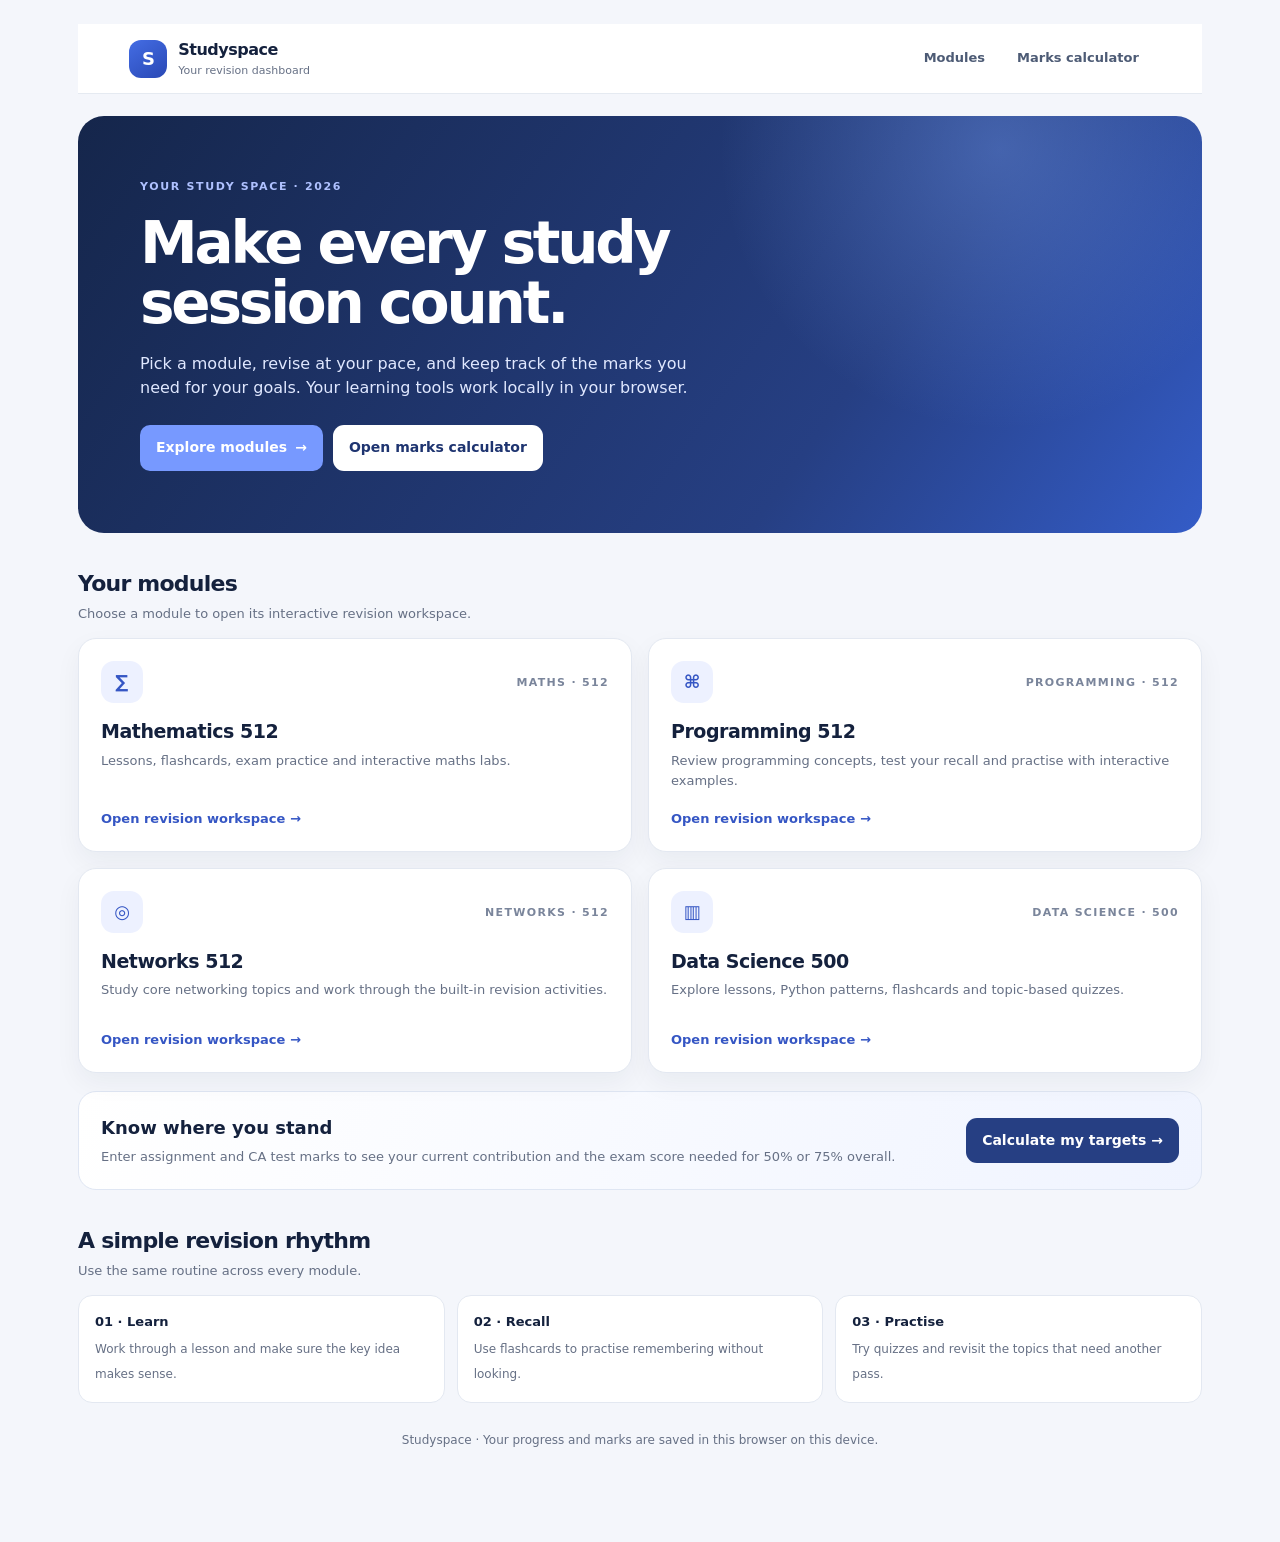
==== index.html @ 7c02c254 "Add files via upload" ====
<!doctype html><html lang="en"><head><meta charset="utf-8"><meta name="viewport" content="width=device-width,initial-scale=1"><meta name="theme-color" content="#20386f"><title>Studyspace · Revision Dashboard</title><link rel="stylesheet" href="assets/css/dashboard.css"></head><body><div class="wrap"><header class="study-topbar"><a class="study-brand" href="index.html"><span class="study-mark">S</span><span>Studyspace<small>Your revision dashboard</small></span></a><nav class="study-links"><a href="#modules">Modules</a><a href="marks.html">Marks calculator</a></nav></header><main><section class="hero-home"><div class="eyebrow">Your study space · 2026</div><h1>Make every study session count.</h1><p>Pick a module, revise at your pace, and keep track of the marks you need for your goals. Your learning tools work locally in your browser.</p><div class="hero-actions"><a class="button primary" href="#modules">Explore modules <span aria-hidden="true">→</span></a><a class="button" href="marks.html">Open marks calculator</a></div></section><section id="modules"><div class="section-heading"><div><h2>Your modules</h2><p>Choose a module to open its interactive revision workspace.</p></div></div><div class="module-grid"><article class="module-card"><div class="module-top"><span class="module-icon">∑</span><span class="module-code">MATHS · 512</span></div><h3>Mathematics 512</h3><p>Lessons, flashcards, exam practice and interactive maths labs.</p><a class="open-link" href="modules/maths.html">Open revision workspace →</a></article><article class="module-card"><div class="module-top"><span class="module-icon">⌘</span><span class="module-code">PROGRAMMING · 512</span></div><h3>Programming 512</h3><p>Review programming concepts, test your recall and practise with interactive examples.</p><a class="open-link" href="modules/programming.html">Open revision workspace →</a></article><article class="module-card"><div class="module-top"><span class="module-icon">◎</span><span class="module-code">NETWORKS · 512</span></div><h3>Networks 512</h3><p>Study core networking topics and work through the built-in revision activities.</p><a class="open-link" href="modules/networks.html">Open revision workspace →</a></article><article class="module-card"><div class="module-top"><span class="module-icon">▥</span><span class="module-code">DATA SCIENCE · 500</span></div><h3>Data Science 500</h3><p>Explore lessons, Python patterns, flashcards and topic-based quizzes.</p><a class="open-link" href="modules/data-science.html">Open revision workspace →</a></article></div></section><section class="tool-banner"><div><h3>Know where you stand</h3><p>Enter assignment and CA test marks to see your current contribution and the exam score needed for 50% or 75% overall.</p></div><a class="button" href="marks.html">Calculate my targets →</a></section><section><div class="section-heading"><div><h2>A simple revision rhythm</h2><p>Use the same routine across every module.</p></div></div><div class="how-grid"><div class="how-card"><b>01 · Learn</b><span>Work through a lesson and make sure the key idea makes sense.</span></div><div class="how-card"><b>02 · Recall</b><span>Use flashcards to practise remembering without looking.</span></div><div class="how-card"><b>03 · Practise</b><span>Try quizzes and revisit the topics that need another pass.</span></div></div></section></main><footer class="foot">Studyspace · Your progress and marks are saved in this browser on this device.</footer></div></body></html>
---- assets/css/dashboard.css ----
@import url('./shared.css');
body{background:#f4f6fb!important}.wrap{max-width:1220px;margin:auto;padding:24px clamp(16px,4vw,48px) 64px}.sitehead{display:flex;justify-content:space-between;align-items:center;gap:20px}.sitehead .study-topbar{flex:1}.hero-home{margin-top:22px;padding:clamp(28px,6vw,62px);border-radius:26px;background:radial-gradient(circle at 82% 8%,rgba(126,168,255,.35),transparent 28%),linear-gradient(125deg,#15264b,#263f83 68%,#345cc7);color:#fff;position:relative;overflow:hidden}.eyebrow{font-size:11px;letter-spacing:.15em;font-weight:800;text-transform:uppercase;color:#afc1ff}.hero-home h1{font-size:clamp(34px,5.3vw,58px);line-height:1.04;letter-spacing:-.055em;max-width:680px;margin:18px 0}.hero-home p{max-width:590px;color:#e0e8ff;font-size:16px}.hero-actions{display:flex;flex-wrap:wrap;gap:10px;margin-top:24px}.button{display:inline-flex;align-items:center;justify-content:center;gap:8px;text-decoration:none;border:0;border-radius:11px;padding:12px 16px;background:#fff;color:#1e3470;font-weight:750;font-size:14px}.button.primary{background:#7799ff;color:#fff}.button:hover{transform:translateY(-1px);filter:brightness(.98)}.section-heading{display:flex;align-items:end;justify-content:space-between;gap:12px;margin:34px 0 14px}.section-heading h2{margin:0;font-size:22px;letter-spacing:-.035em}.section-heading p{margin:3px 0 0;color:#667085;font-size:13px}.module-grid{display:grid;grid-template-columns:repeat(2,minmax(0,1fr));gap:16px}.module-card{background:#fff;border:1px solid #e3e8f1;border-radius:18px;padding:22px;box-shadow:0 10px 26px rgba(20,33,61,.05);display:flex;flex-direction:column;min-height:205px}.module-top{display:flex;align-items:center;justify-content:space-between}.module-icon{width:42px;height:42px;border-radius:13px;display:grid;place-items:center;background:#edf1ff;color:#3556c4;font-size:18px;font-weight:800}.module-code{font-size:11px;letter-spacing:.12em;color:#7a859b;font-weight:800}.module-card h3{margin:14px 0 4px;font-size:19px;letter-spacing:-.025em}.module-card p{margin:0;color:#667085;font-size:13px}.module-card .open-link{margin-top:auto;padding-top:18px;text-decoration:none;font-size:13px;font-weight:750;color:#3556c4}.module-card .open-link:hover{color:#172e84}.tool-banner{display:grid;grid-template-columns:1fr auto;align-items:center;gap:20px;border:1px solid #dfe6f3;background:linear-gradient(110deg,#fff,#f0f4ff);border-radius:18px;padding:22px;margin-top:18px}.tool-banner h3{margin:0 0 5px;font-size:18px}.tool-banner p{margin:0;color:#667085;font-size:13px}.tool-banner .button{background:#263f83;color:#fff}.how-grid{display:grid;grid-template-columns:repeat(3,1fr);gap:12px;margin-top:14px}.how-card{background:#fff;border:1px solid #e3e8f1;border-radius:14px;padding:16px}.how-card b{display:block;font-size:13px;margin-bottom:4px}.how-card span{font-size:12px;color:#667085}.foot{padding:30px 0 0;color:#8791a5;font-size:12px;text-align:center}
@media(max-width:700px){.wrap{padding:12px 14px 42px}.module-grid{grid-template-columns:1fr}.how-grid{grid-template-columns:1fr}.tool-banner{grid-template-columns:1fr}.sitehead .study-back{display:none}}
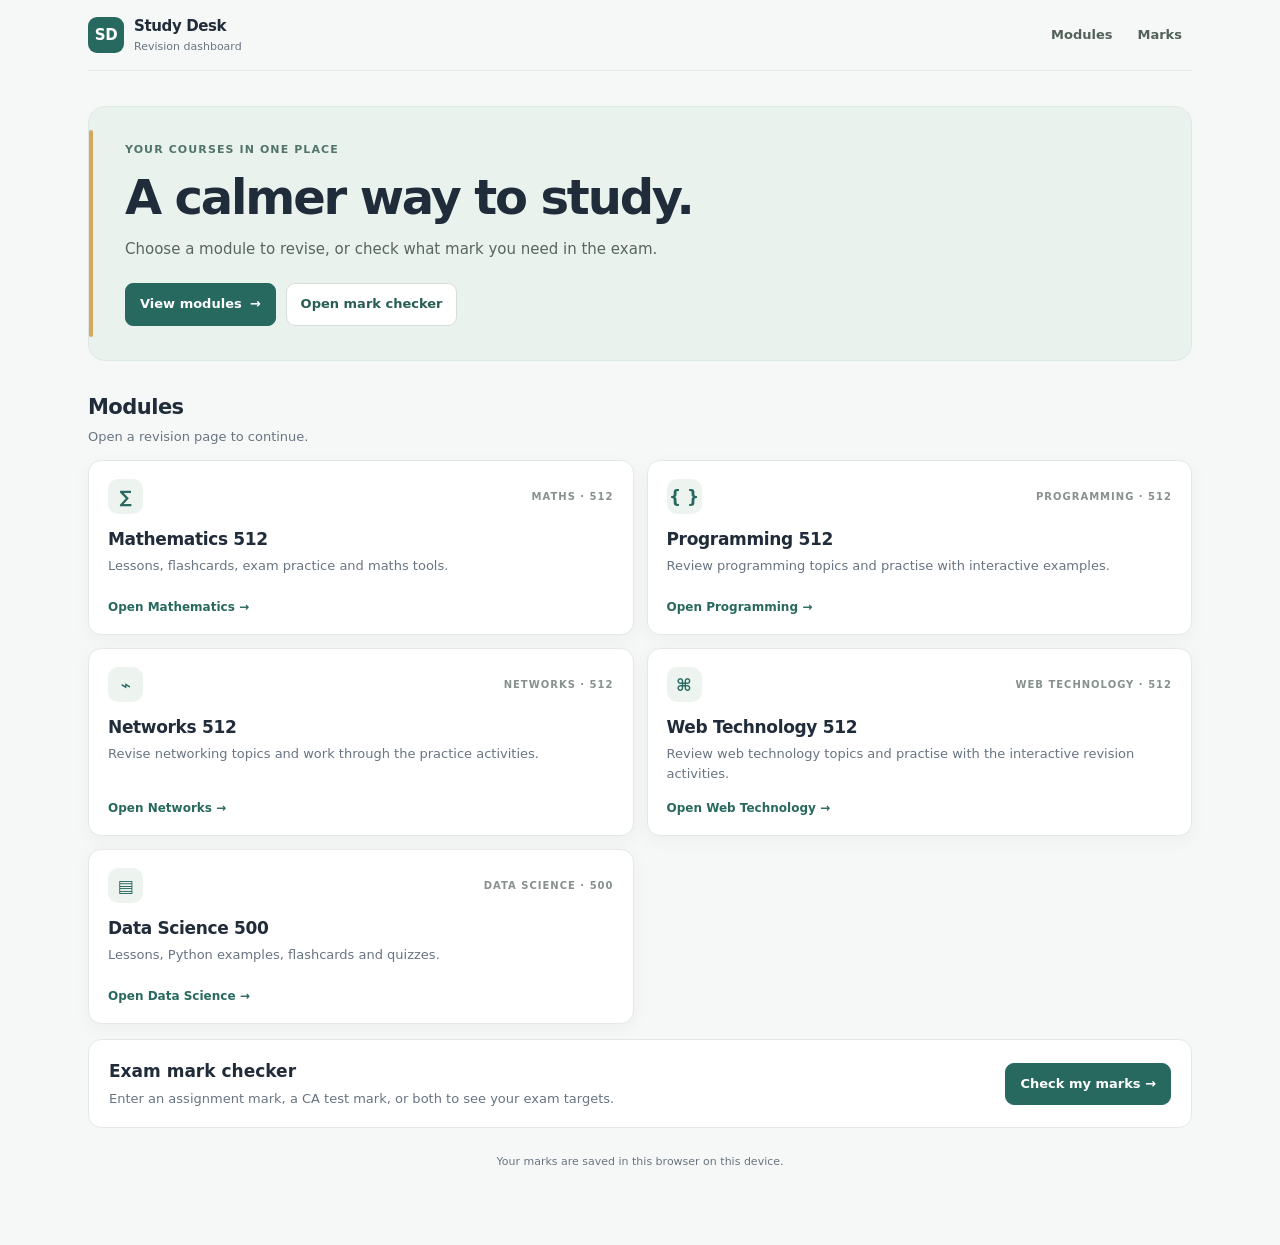
==== commit bdd695f0: "Add files via upload" ====
--- a/index.html
+++ b/index.html
@@ -1 +1 @@
-<!doctype html><html lang="en"><head><meta charset="utf-8"><meta name="viewport" content="width=device-width,initial-scale=1"><meta name="theme-color" content="#20386f"><title>Studyspace · Revision Dashboard</title><link rel="stylesheet" href="assets/css/dashboard.css"></head><body><div class="wrap"><header class="study-topbar"><a class="study-brand" href="index.html"><span class="study-mark">S</span><span>Studyspace<small>Your revision dashboard</small></span></a><nav class="study-links"><a href="#modules">Modules</a><a href="marks.html">Marks calculator</a></nav></header><main><section class="hero-home"><div class="eyebrow">Your study space · 2026</div><h1>Make every study session count.</h1><p>Pick a module, revise at your pace, and keep track of the marks you need for your goals. Your learning tools work locally in your browser.</p><div class="hero-actions"><a class="button primary" href="#modules">Explore modules <span aria-hidden="true">→</span></a><a class="button" href="marks.html">Open marks calculator</a></div></section><section id="modules"><div class="section-heading"><div><h2>Your modules</h2><p>Choose a module to open its interactive revision workspace.</p></div></div><div class="module-grid"><article class="module-card"><div class="module-top"><span class="module-icon">∑</span><span class="module-code">MATHS · 512</span></div><h3>Mathematics 512</h3><p>Lessons, flashcards, exam practice and interactive maths labs.</p><a class="open-link" href="modules/maths.html">Open revision workspace →</a></article><article class="module-card"><div class="module-top"><span class="module-icon">⌘</span><span class="module-code">PROGRAMMING · 512</span></div><h3>Programming 512</h3><p>Review programming concepts, test your recall and practise with interactive examples.</p><a class="open-link" href="modules/programming.html">Open revision workspace →</a></article><article class="module-card"><div class="module-top"><span class="module-icon">◎</span><span class="module-code">NETWORKS · 512</span></div><h3>Networks 512</h3><p>Study core networking topics and work through the built-in revision activities.</p><a class="open-link" href="modules/networks.html">Open revision workspace →</a></article><article class="module-card"><div class="module-top"><span class="module-icon">▥</span><span class="module-code">DATA SCIENCE · 500</span></div><h3>Data Science 500</h3><p>Explore lessons, Python patterns, flashcards and topic-based quizzes.</p><a class="open-link" href="modules/data-science.html">Open revision workspace →</a></article></div></section><section class="tool-banner"><div><h3>Know where you stand</h3><p>Enter assignment and CA test marks to see your current contribution and the exam score needed for 50% or 75% overall.</p></div><a class="button" href="marks.html">Calculate my targets →</a></section><section><div class="section-heading"><div><h2>A simple revision rhythm</h2><p>Use the same routine across every module.</p></div></div><div class="how-grid"><div class="how-card"><b>01 · Learn</b><span>Work through a lesson and make sure the key idea makes sense.</span></div><div class="how-card"><b>02 · Recall</b><span>Use flashcards to practise remembering without looking.</span></div><div class="how-card"><b>03 · Practise</b><span>Try quizzes and revisit the topics that need another pass.</span></div></div></section></main><footer class="foot">Studyspace · Your progress and marks are saved in this browser on this device.</footer></div></body></html>
+<!doctype html><html lang="en"><head><meta charset="utf-8"><meta name="viewport" content="width=device-width,initial-scale=1"><meta name="theme-color" content="#28695f"><title>Study Desk</title><link rel="stylesheet" href="assets/css/dashboard.css"></head><body><div class="wrap"><header class="study-topbar"><a class="study-brand" href="index.html"><span class="study-mark">SD</span><span>Study Desk<small>Revision dashboard</small></span></a><nav class="study-links"><a href="#modules">Modules</a><a href="marks.html">Marks</a></nav></header><main><section class="hero-home"><div class="eyebrow">Your courses in one place</div><h1>A calmer way to study.</h1><p>Choose a module to revise, or check what mark you need in the exam.</p><div class="hero-actions"><a class="button primary" href="#modules">View modules <span aria-hidden="true">→</span></a><a class="button" href="marks.html">Open mark checker</a></div></section><section id="modules"><div class="section-heading"><div><h2>Modules</h2><p>Open a revision page to continue.</p></div></div><div class="module-grid"><article class="module-card"><div class="module-top"><span class="module-icon">∑</span><span class="module-code">MATHS · 512</span></div><h3>Mathematics 512</h3><p>Lessons, flashcards, exam practice and maths tools.</p><a class="open-link" href="modules/maths.html">Open Mathematics →</a></article><article class="module-card"><div class="module-top"><span class="module-icon">{ }</span><span class="module-code">PROGRAMMING · 512</span></div><h3>Programming 512</h3><p>Review programming topics and practise with interactive examples.</p><a class="open-link" href="modules/programming.html">Open Programming →</a></article><article class="module-card"><div class="module-top"><span class="module-icon">⌁</span><span class="module-code">NETWORKS · 512</span></div><h3>Networks 512</h3><p>Revise networking topics and work through the practice activities.</p><a class="open-link" href="modules/networks.html">Open Networks →</a></article><article class="module-card"><div class="module-top"><span class="module-icon">⌘</span><span class="module-code">WEB TECHNOLOGY · 512</span></div><h3>Web Technology 512</h3><p>Review web technology topics and practise with the interactive revision activities.</p><a class="open-link" href="modules/web-technology.html">Open Web Technology →</a></article><article class="module-card"><div class="module-top"><span class="module-icon">▤</span><span class="module-code">DATA SCIENCE · 500</span></div><h3>Data Science 500</h3><p>Lessons, Python examples, flashcards and quizzes.</p><a class="open-link" href="modules/data-science.html">Open Data Science →</a></article></div></section><section class="tool-banner"><div><h3>Exam mark checker</h3><p>Enter an assignment mark, a CA test mark, or both to see your exam targets.</p></div><a class="button" href="marks.html">Check my marks →</a></section></main><footer class="foot">Your marks are saved in this browser on this device.</footer></div></body></html>
--- a/assets/css/dashboard.css
+++ b/assets/css/dashboard.css
@@ -1,3 +1,4 @@
 @import url('./shared.css');
-body{background:#f4f6fb!important}.wrap{max-width:1220px;margin:auto;padding:24px clamp(16px,4vw,48px) 64px}.sitehead{display:flex;justify-content:space-between;align-items:center;gap:20px}.sitehead .study-topbar{flex:1}.hero-home{margin-top:22px;padding:clamp(28px,6vw,62px);border-radius:26px;background:radial-gradient(circle at 82% 8%,rgba(126,168,255,.35),transparent 28%),linear-gradient(125deg,#15264b,#263f83 68%,#345cc7);color:#fff;position:relative;overflow:hidden}.eyebrow{font-size:11px;letter-spacing:.15em;font-weight:800;text-transform:uppercase;color:#afc1ff}.hero-home h1{font-size:clamp(34px,5.3vw,58px);line-height:1.04;letter-spacing:-.055em;max-width:680px;margin:18px 0}.hero-home p{max-width:590px;color:#e0e8ff;font-size:16px}.hero-actions{display:flex;flex-wrap:wrap;gap:10px;margin-top:24px}.button{display:inline-flex;align-items:center;justify-content:center;gap:8px;text-decoration:none;border:0;border-radius:11px;padding:12px 16px;background:#fff;color:#1e3470;font-weight:750;font-size:14px}.button.primary{background:#7799ff;color:#fff}.button:hover{transform:translateY(-1px);filter:brightness(.98)}.section-heading{display:flex;align-items:end;justify-content:space-between;gap:12px;margin:34px 0 14px}.section-heading h2{margin:0;font-size:22px;letter-spacing:-.035em}.section-heading p{margin:3px 0 0;color:#667085;font-size:13px}.module-grid{display:grid;grid-template-columns:repeat(2,minmax(0,1fr));gap:16px}.module-card{background:#fff;border:1px solid #e3e8f1;border-radius:18px;padding:22px;box-shadow:0 10px 26px rgba(20,33,61,.05);display:flex;flex-direction:column;min-height:205px}.module-top{display:flex;align-items:center;justify-content:space-between}.module-icon{width:42px;height:42px;border-radius:13px;display:grid;place-items:center;background:#edf1ff;color:#3556c4;font-size:18px;font-weight:800}.module-code{font-size:11px;letter-spacing:.12em;color:#7a859b;font-weight:800}.module-card h3{margin:14px 0 4px;font-size:19px;letter-spacing:-.025em}.module-card p{margin:0;color:#667085;font-size:13px}.module-card .open-link{margin-top:auto;padding-top:18px;text-decoration:none;font-size:13px;font-weight:750;color:#3556c4}.module-card .open-link:hover{color:#172e84}.tool-banner{display:grid;grid-template-columns:1fr auto;align-items:center;gap:20px;border:1px solid #dfe6f3;background:linear-gradient(110deg,#fff,#f0f4ff);border-radius:18px;padding:22px;margin-top:18px}.tool-banner h3{margin:0 0 5px;font-size:18px}.tool-banner p{margin:0;color:#667085;font-size:13px}.tool-banner .button{background:#263f83;color:#fff}.how-grid{display:grid;grid-template-columns:repeat(3,1fr);gap:12px;margin-top:14px}.how-card{background:#fff;border:1px solid #e3e8f1;border-radius:14px;padding:16px}.how-card b{display:block;font-size:13px;margin-bottom:4px}.how-card span{font-size:12px;color:#667085}.foot{padding:30px 0 0;color:#8791a5;font-size:12px;text-align:center}
-@media(max-width:700px){.wrap{padding:12px 14px 42px}.module-grid{grid-template-columns:1fr}.how-grid{grid-template-columns:1fr}.tool-banner{grid-template-columns:1fr}.sitehead .study-back{display:none}}
+:root{--ink:#202c3a;--muted:#687481;--line:#e4e8e8;--paper:#f6f8f7;--white:#fff;--blue:#28695f;--blue2:#1f554d;--mint:#e9f3ef;--shadow:0 5px 18px rgba(32,44,58,.045)}
+body{background:var(--paper)!important}.wrap{max-width:1160px;margin:auto;padding:0 28px 50px}.study-topbar{padding:15px 0!important;background:transparent!important;border-bottom:1px solid #e4e8e8!important}.study-mark{border-radius:9px!important;background:#28695f!important;font-size:15px!important}.study-brand{font-size:15px}.study-brand small{font-size:11px}.study-links a{font-size:13px}.study-links a:hover{background:#eaf1ee;color:#245f56}.study-back{border-radius:8px}.hero-home{margin:35px 0 30px;padding:34px 36px;background:#eaf2ee;border:1px solid #dce9e2;border-radius:17px;color:var(--ink);position:relative}.hero-home:before{content:"";position:absolute;left:0;top:23px;bottom:23px;width:4px;background:#d6a85c;border-radius:4px}.eyebrow{font-size:11px;letter-spacing:.1em;font-weight:750;text-transform:uppercase;color:#52756b}.hero-home h1{font-size:clamp(32px,5vw,48px);line-height:1.08;letter-spacing:-.045em;max-width:650px;margin:14px 0}.hero-home p{max-width:610px;color:#58665f;font-size:15px;margin:0}.hero-actions{display:flex;flex-wrap:wrap;gap:10px;margin-top:22px}.button{display:inline-flex;align-items:center;justify-content:center;gap:8px;text-decoration:none;border:1px solid #d4dfd9;border-radius:9px;padding:10px 14px;background:#fff;color:#285d54;font-weight:700;font-size:13px;transition:.15s}.button.primary{background:#28695f;border-color:#28695f;color:#fff}.button:hover{transform:translateY(-1px);filter:brightness(.97)}.section-heading{display:flex;align-items:end;justify-content:space-between;gap:12px;margin:27px 0 13px}.section-heading h2{margin:0;font-size:21px;letter-spacing:-.025em}.section-heading p{margin:4px 0 0;color:var(--muted);font-size:13px}.module-grid{display:grid;grid-template-columns:repeat(2,minmax(0,1fr));gap:13px}.module-card{background:#fff;border:1px solid var(--line);border-radius:13px;padding:18px 19px;box-shadow:var(--shadow);display:flex;flex-direction:column;min-height:175px;transition:border-color .15s,transform .15s}.module-card:hover{border-color:#bdcec5;transform:translateY(-2px)}.module-top{display:flex;align-items:center;justify-content:space-between}.module-icon{width:35px;height:35px;border-radius:10px;display:grid;place-items:center;background:#edf4f0;color:#28695f;font-size:17px;font-weight:800}.module-code{font-size:10px;letter-spacing:.1em;color:#87918e;font-weight:750}.module-card h3{margin:12px 0 3px;font-size:17px;letter-spacing:-.02em}.module-card p{margin:0;color:var(--muted);font-size:13px}.module-card .open-link{margin-top:auto;padding-top:15px;text-decoration:none;font-size:12px;font-weight:750;color:#28695f}.module-card .open-link:hover{color:#1f554d}.tool-banner{display:grid;grid-template-columns:1fr auto;align-items:center;gap:20px;border:1px solid #e4e8e8;background:#fff;border-radius:13px;padding:18px 20px;margin-top:15px}.tool-banner h3{margin:0 0 4px;font-size:17px}.tool-banner p{margin:0;color:var(--muted);font-size:13px}.tool-banner .button{background:#28695f;color:#fff;border-color:#28695f}.how-grid{display:grid;grid-template-columns:repeat(3,1fr);gap:11px;margin-top:12px}.how-card{background:#fff;border:1px solid var(--line);border-radius:12px;padding:15px}.how-card b{display:block;font-size:13px;margin-bottom:4px}.how-card span{font-size:12px;color:var(--muted)}.foot{padding:26px 0 0;color:#84908b;font-size:11px;text-align:center}
+@media(max-width:700px){.wrap{padding:0 15px 34px}.module-grid{grid-template-columns:1fr}.how-grid{grid-template-columns:1fr}.tool-banner{grid-template-columns:1fr}.hero-home{padding:27px 24px;margin:24px 0}.study-back{display:none}.study-topbar{flex-wrap:wrap}.study-links{order:3;width:100%;padding-top:7px;border-top:1px solid var(--line)}}
